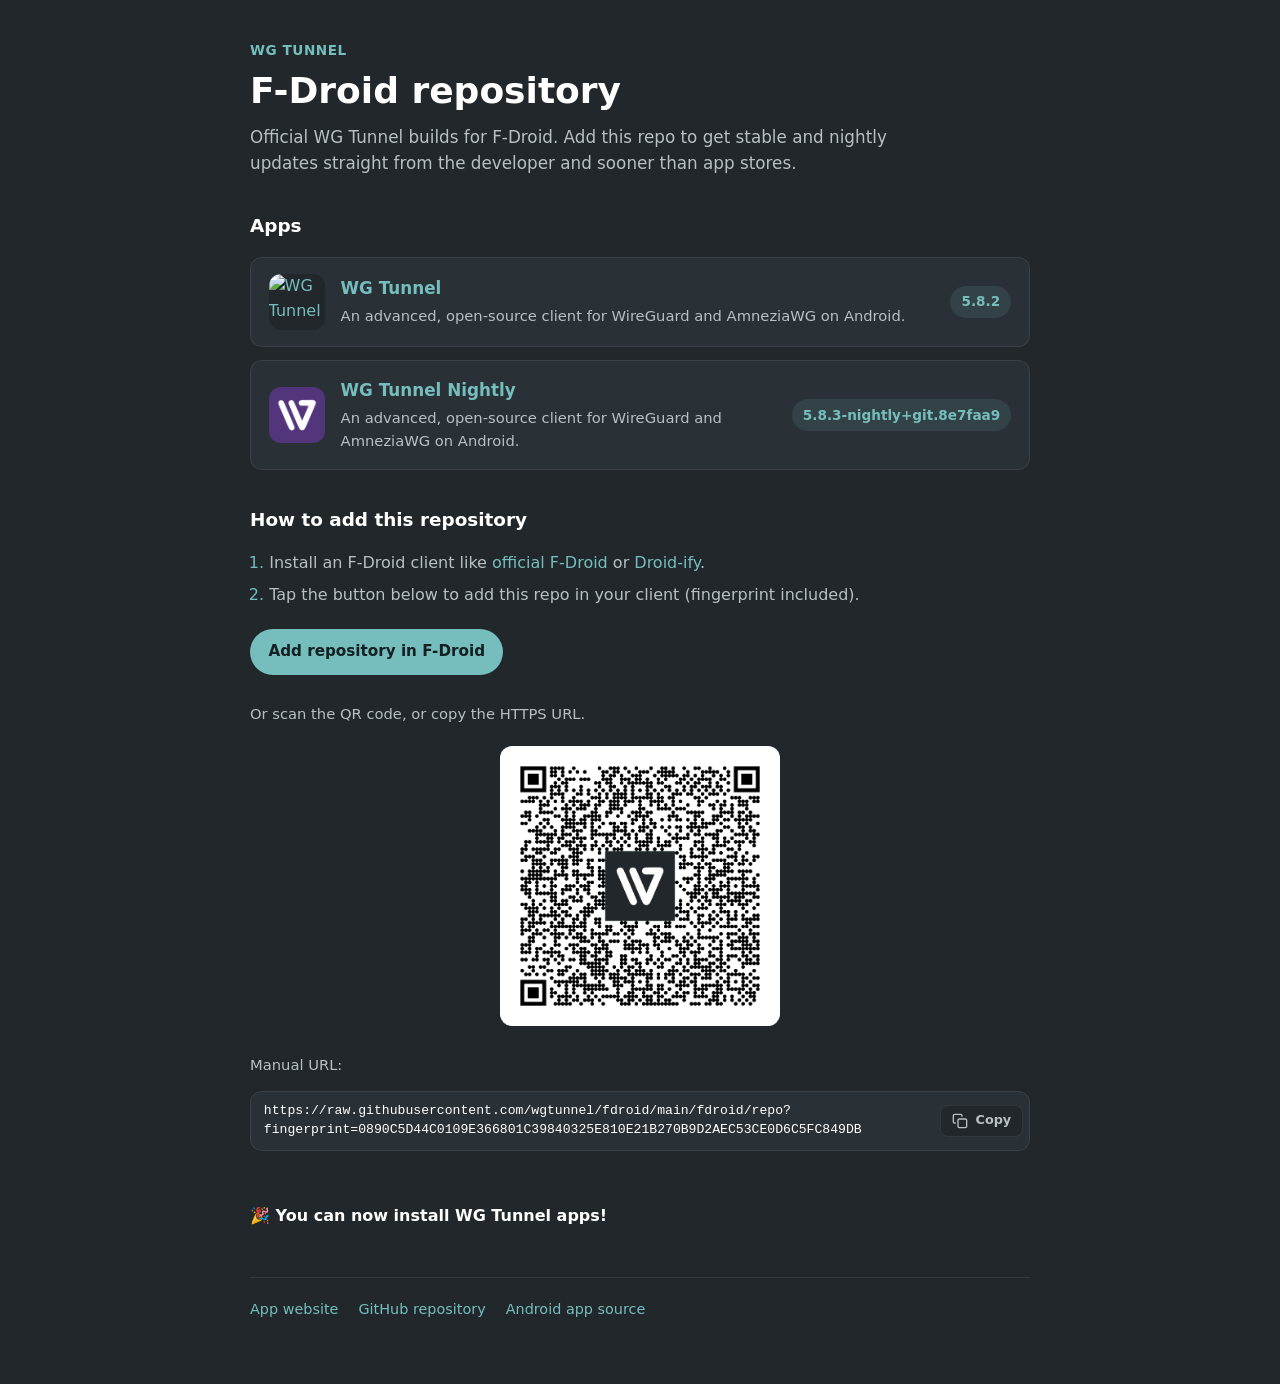
==== index.html @ 02c5d978 "Automated F-Droid repo update" ====
<!DOCTYPE html>
<html lang="en">
  <head>
    <meta charset="utf-8" />
    <meta name="viewport" content="width=device-width, initial-scale=1" />
    <title>WG Tunnel F-Droid Repository</title>
    <meta
      name="description"
      content="Official F-Droid repository for WG Tunnel. Get stable and nightly Android builds directly from the developer."
    />
    <meta property="og:title" content="WG Tunnel F-Droid Repository" />
    <meta
      property="og:description"
      content="Add this repository in F-Droid to install WG Tunnel and WG Tunnel Nightly."
    />
    <meta property="og:site_name" content="WG Tunnel" />
    <link rel="icon" href="fdroid/repo/icons/icon.png" type="image/png" />
    <link rel="stylesheet" href="assets/site.css" />
  </head>
  <body>
    <main class="wrap">
      <header>
        <p class="eyebrow">WG Tunnel</p>
        <h1>F-Droid repository</h1>
        <p class="lede">
          Official WG Tunnel builds for F-Droid. Add this repo to get stable and
          nightly updates straight from the developer and sooner than app
          stores.
        </p>
      </header>

      <section>
        <h2>Apps</h2>
        <!-- This apps list is auto-generated. Do not edit -->
        <div class="apps">
          <a class="app-card" href="https://github.com/wgtunnel/android">
            <img
              src="fdroid/repo/com.zaneschepke.wireguardautotunnel/en-US/icon.png"
              alt="WG Tunnel icon"
            />
            <div>
              <h3>WG Tunnel</h3>
              <p>An advanced, open-source client for WireGuard and AmneziaWG on Android.</p>
            </div>
            <span class="version">5.8.2</span>
          </a>
          <a class="app-card" href="https://github.com/wgtunnel/android">
            <img
              src="fdroid/repo/com.zaneschepke.wireguardautotunnel.nightly/en-US/icon.png"
              alt="WG Tunnel Nightly icon"
            />
            <div>
              <h3>WG Tunnel Nightly</h3>
              <p>An advanced, open-source client for WireGuard and AmneziaWG on Android.</p>
            </div>
            <span class="version">5.8.3-nightly+git.8e7faa9</span>
          </a>
        </div>
<!-- end apps list -->
      </section>

      <section>
        <h2>How to add this repository</h2>
        <ol class="steps">
          <li>
            Install an F-Droid client like
            <a href="https://f-droid.org/">official F-Droid</a> or <a href="https://droidify.app/">Droid-ify</a>.
          </li>
          <li>Tap the button below to add this repo in your client (fingerprint included).</li>
        </ol>

        <p>
          <a
            class="add-repo"
            href="fdroidrepos://raw.githubusercontent.com/wgtunnel/fdroid/main/fdroid/repo?fingerprint=0890C5D44C0109E366801C39840325E810E21B270B9D2AEC53CE0D6C5FC849DB"
          >
            Add repository in F-Droid
          </a>
        </p>

        <p class="note">Or scan the QR code, or copy the HTTPS URL.</p>

        <div class="qr">
          <a href="qrcode.png" title="Enlarge QR code">
            <img src="qrcode.png" alt="QR code for the WG Tunnel F-Droid repository" />
          </a>
        </div>

        <p class="note">Manual URL:</p>

        <div class="repo-block">
          <div class="repo-code"><code>https://raw.githubusercontent.com/wgtunnel/fdroid/main/fdroid/repo?fingerprint=0890C5D44C0109E366801C39840325E810E21B270B9D2AEC53CE0D6C5FC849DB</code></div>

          <button
                  class="copy-button"
                  type="button"
                  aria-label="Copy repository URL"
                  title="Copy to clipboard"
          >
            <svg
                    class="copy-icon"
                    width="16"
                    height="16"
                    viewBox="0 0 24 24"
                    fill="none"
                    stroke="currentColor"
                    stroke-width="2"
                    stroke-linecap="round"
                    stroke-linejoin="round"
                    aria-hidden="true"
            >
              <rect x="9" y="9" width="13" height="13" rx="2"></rect>
              <path d="M5 15H4a2 2 0 0 1-2-2V4a2 2 0 0 1 2-2h9a2 2 0 0 1 2 2v1"></path>
            </svg>
            <span class="copy-label">Copy</span>
          </button>
        </div>

        <div class="copy-message" role="status" aria-live="polite">
          <svg
                  viewBox="0 0 24 24"
                  fill="none"
                  stroke="currentColor"
                  stroke-width="2"
                  stroke-linecap="round"
                  stroke-linejoin="round"
                  aria-hidden="true"
          >
            <path d="M20 6 9 17l-5-5"></path>
          </svg>
          <span>Copied to clipboard</span>
        </div>

        <br/>
        <div class="alert-success">
          <strong>🎉 You can now install WG Tunnel apps!</strong><br />
        </div>
      </section>

      <script>
        const copyButton = document.querySelector(".copy-button");
        const repoCode = document.querySelector(".repo-code code");
        const copyMessage = document.querySelector(".copy-message");

        copyButton.addEventListener("click", async () => {
          const text = repoCode.textContent.trim();

          try {
            await navigator.clipboard.writeText(text);

            copyButton.classList.add("copied");
            copyButton.querySelector(".copy-label").textContent = "Copied";
            copyMessage.classList.add("visible");

            setTimeout(() => {
              copyButton.classList.remove("copied");
              copyButton.querySelector(".copy-label").textContent = "Copy";
              copyMessage.classList.remove("visible");
            }, 2000);

          } catch {
            const textarea = document.createElement("textarea");
            textarea.value = text;
            textarea.style.position = "fixed";
            textarea.style.opacity = "0";
            document.body.appendChild(textarea);
            textarea.select();

            try {
              document.execCommand("copy");

              copyButton.classList.add("copied");
              copyButton.querySelector(".copy-label").textContent = "Copied";
              copyMessage.classList.add("visible");

              setTimeout(() => {
                copyButton.classList.remove("copied");
                copyButton.querySelector(".copy-label").textContent = "Copy";
                copyMessage.classList.remove("visible");
              }, 2000);
            } finally {
              textarea.remove();
            }
          }
        });
      </script>

      <footer>
        <a href="https://wgtunnel.com">App website</a>
        <a href="https://github.com/wgtunnel/fdroid">GitHub repository</a>
        <a href="https://github.com/wgtunnel/android">Android app source</a>
      </footer>
    </main>
  </body>
</html>
---- assets/site.css ----
:root {
  --bg: #21272a;
  --bg-elevated: #2a3136;
  --text: #ffffff;
  --text-muted: #b8c0c4;
  --primary: #76bebd;
  --primary-dim: rgba(118, 190, 189, 0.12);
  --border: rgba(255, 255, 255, 0.08);
  --radius: 12px;
  --font: system-ui, -apple-system, "Segoe UI", Roboto, Ubuntu, Cantarell, "Noto Sans",
    sans-serif;
}

* {
  box-sizing: border-box;
}

html,
body {
  margin: 0;
  padding: 0;
  background: var(--bg);
  color: var(--text);
  font-family: var(--font);
  line-height: 1.55;
  min-height: 100%;
}

a {
  color: var(--primary);
  text-decoration: none;
}

a:hover {
  text-decoration: underline;
}

.wrap {
  max-width: 820px;
  margin: 0 auto;
  padding: 2.5rem 1.25rem 4rem;
}

header {
  margin-bottom: 2rem;
}

header .eyebrow {
  color: var(--primary);
  font-size: 0.85rem;
  font-weight: 600;
  letter-spacing: 0.04em;
  text-transform: uppercase;
  margin: 0 0 0.5rem;
}

h1 {
  font-size: clamp(1.75rem, 4vw, 2.25rem);
  font-weight: 700;
  margin: 0 0 0.75rem;
  line-height: 1.2;
}

.lede {
  color: var(--text-muted);
  font-size: 1.05rem;
  margin: 0;
  max-width: 42rem;
}

h2 {
  font-size: 1.15rem;
  margin: 2.25rem 0 1rem;
  font-weight: 650;
}

.apps {
  display: grid;
  gap: 0.85rem;
}

.app-card {
  display: grid;
  grid-template-columns: 56px 1fr auto;
  gap: 1rem;
  align-items: center;
  background: var(--bg-elevated);
  border: 1px solid var(--border);
  border-radius: var(--radius);
  padding: 1rem 1.1rem;
}

.app-card img {
  width: 56px;
  height: 56px;
  border-radius: 12px;
  display: block;
  background: var(--bg);
}

.app-card h3 {
  margin: 0 0 0.25rem;
  font-size: 1.05rem;
}

.app-card p {
  margin: 0;
  color: var(--text-muted);
  font-size: 0.92rem;
}

.app-card .version {
  color: var(--primary);
  font-size: 0.85rem;
  font-weight: 600;
  white-space: nowrap;
  background: var(--primary-dim);
  border-radius: 999px;
  padding: 0.35rem 0.7rem;
}

.steps {
  margin: 0;
  padding-left: 1.2rem;
  color: var(--text-muted);
}

.steps li {
  margin: 0.45rem 0;
}

.steps li::marker {
  color: var(--primary);
}

.add-repo {
  display: inline-flex;
  align-items: center;
  justify-content: center;
  margin: 0.35rem 0 0.75rem;
  padding: 0.7rem 1.15rem;
  border-radius: 999px;
  background: var(--primary);
  color: #142022;
  font-weight: 700;
  font-size: 0.95rem;
  text-decoration: none;
}

.add-repo:hover {
  text-decoration: none;
  filter: brightness(1.06);
}

.add-repo:focus-visible {
  outline: 2px solid var(--primary);
  outline-offset: 3px;
}

.qr {
  text-align: center;
  margin: 1.25rem 0;
}

.qr img {
  width: min(280px, 70vw);
  height: auto;
  border-radius: var(--radius);
  border: 1px solid var(--border);
  background: #fff;
  padding: 0.75rem;
}

.repo-url {
  background: var(--bg-elevated);
  border: 1px solid var(--border);
  border-radius: var(--radius);
  padding: 0.9rem 1rem;
  overflow-x: auto;
  color: var(--text);
  font-size: 0.85rem;
  line-height: 1.4;
}

.note {
  color: var(--text-muted);
  font-size: 0.92rem;
  margin-top: 1rem;
}

footer {
  margin-top: 3rem;
  padding-top: 1.25rem;
  border-top: 1px solid var(--border);
  color: var(--text-muted);
  font-size: 0.9rem;
  display: flex;
  flex-wrap: wrap;
  gap: 0.75rem 1.25rem;
}

@media (max-width: 640px) {
  .app-card {
    grid-template-columns: 48px 1fr;
  }

  .app-card .version {
    grid-column: 2;
    justify-self: start;
  }

  .app-card img {
    width: 48px;
    height: 48px;
  }
}


.repo-block {
  position: relative;
  display: flex;
  align-items: center;
  width: 100%;
  background: var(--bg-elevated);
  border: 1px solid var(--border);
  border-radius: var(--radius);
  overflow: hidden;
}

.repo-code {
  flex: 1;
  min-width: 0;
  padding: 0.65rem 0.8rem;
  color: var(--text);
  font-family: ui-monospace, SFMono-Regular, Menlo, Monaco, Consolas,
  "Liberation Mono", "Courier New", monospace;
  font-size: 0.82rem;
  line-height: 1.4;
  white-space: normal;
  overflow-wrap: anywhere;
  word-break: break-word;
}

.repo-code code {
  font: inherit;
  color: inherit;
}

.copy-button {
  flex: 0 0 auto;
  display: inline-flex;
  align-items: center;
  justify-content: center;
  gap: 0.45rem;
  margin: 0.35rem;
  padding: 0.45rem 0.7rem;
  border: 1px solid var(--border);
  border-radius: 8px;
  background: var(--bg);
  color: var(--text-muted);
  font: inherit;
  font-size: 0.8rem;
  font-weight: 600;
  line-height: 1;
  cursor: pointer;
  transition:
          background-color 0.15s ease,
          color 0.15s ease,
          border-color 0.15s ease;
}

.copy-button:hover {
  background: var(--primary-dim);
  border-color: rgba(118, 190, 189, 0.3);
  color: var(--primary);
}

.copy-button:focus-visible {
  outline: 2px solid var(--primary);
  outline-offset: 2px;
}

.copy-button.copied {
  color: var(--primary);
  border-color: rgba(118, 190, 189, 0.3);
  background: var(--primary-dim);
}

.copy-icon {
  flex-shrink: 0;
}

.copy-message {
  display: flex;
  align-items: center;
  gap: 0.4rem;
  margin-top: 0.5rem;
  color: var(--primary);
  font-size: 0.82rem;
  font-weight: 500;
  opacity: 0;
  transform: translateY(-3px);
  transition:
          opacity 0.2s ease,
          transform 0.2s ease;
  pointer-events: none;
}

.copy-message.visible {
  opacity: 1;
  transform: translateY(0);
}

.copy-message svg {
  width: 15px;
  height: 15px;
  flex-shrink: 0;
}

@media (max-width: 480px) {
  .copy-label {
    display: none;
  }

  .copy-button {
    padding: 0.5rem;
  }

  .repo-code {
    padding: 0.6rem 0.7rem;
  }
}
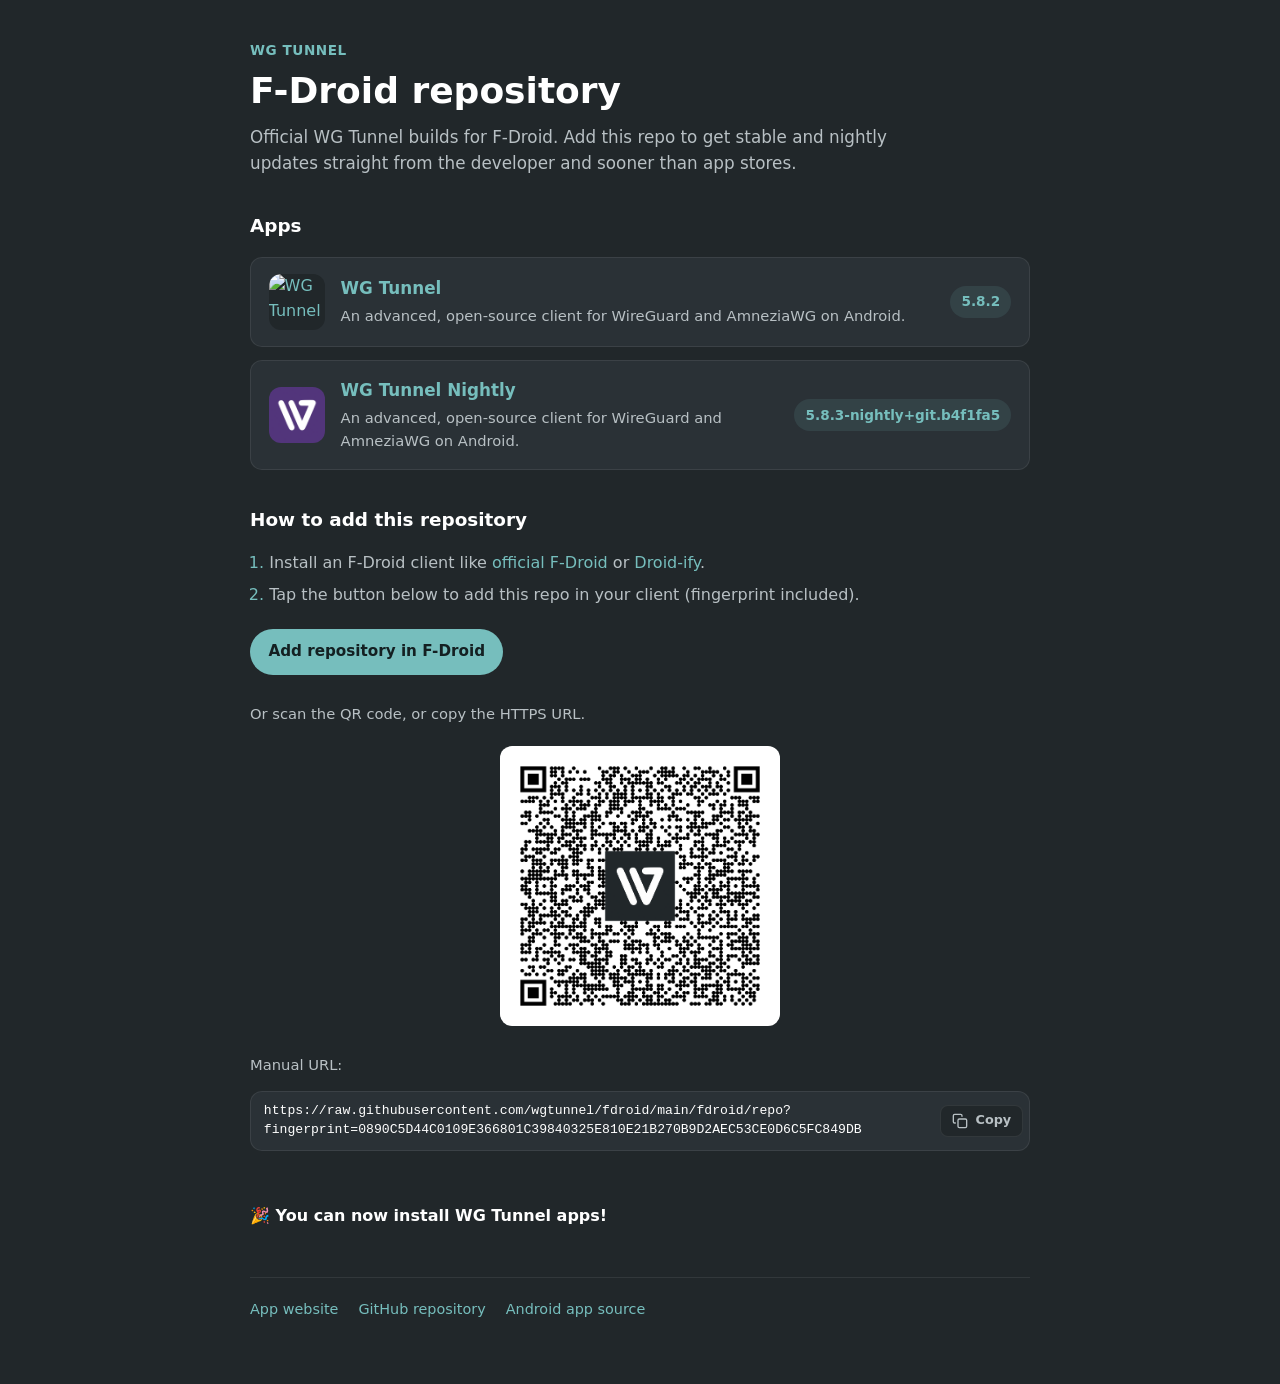
==== commit 9b142291: "Automated F-Droid repo update" ====
--- a/index.html
+++ b/index.html
@@ -53,7 +53,7 @@
               <h3>WG Tunnel Nightly</h3>
               <p>An advanced, open-source client for WireGuard and AmneziaWG on Android.</p>
             </div>
-            <span class="version">5.8.3-nightly+git.8e7faa9</span>
+            <span class="version">5.8.3-nightly+git.b4f1fa5</span>
           </a>
         </div>
 <!-- end apps list -->
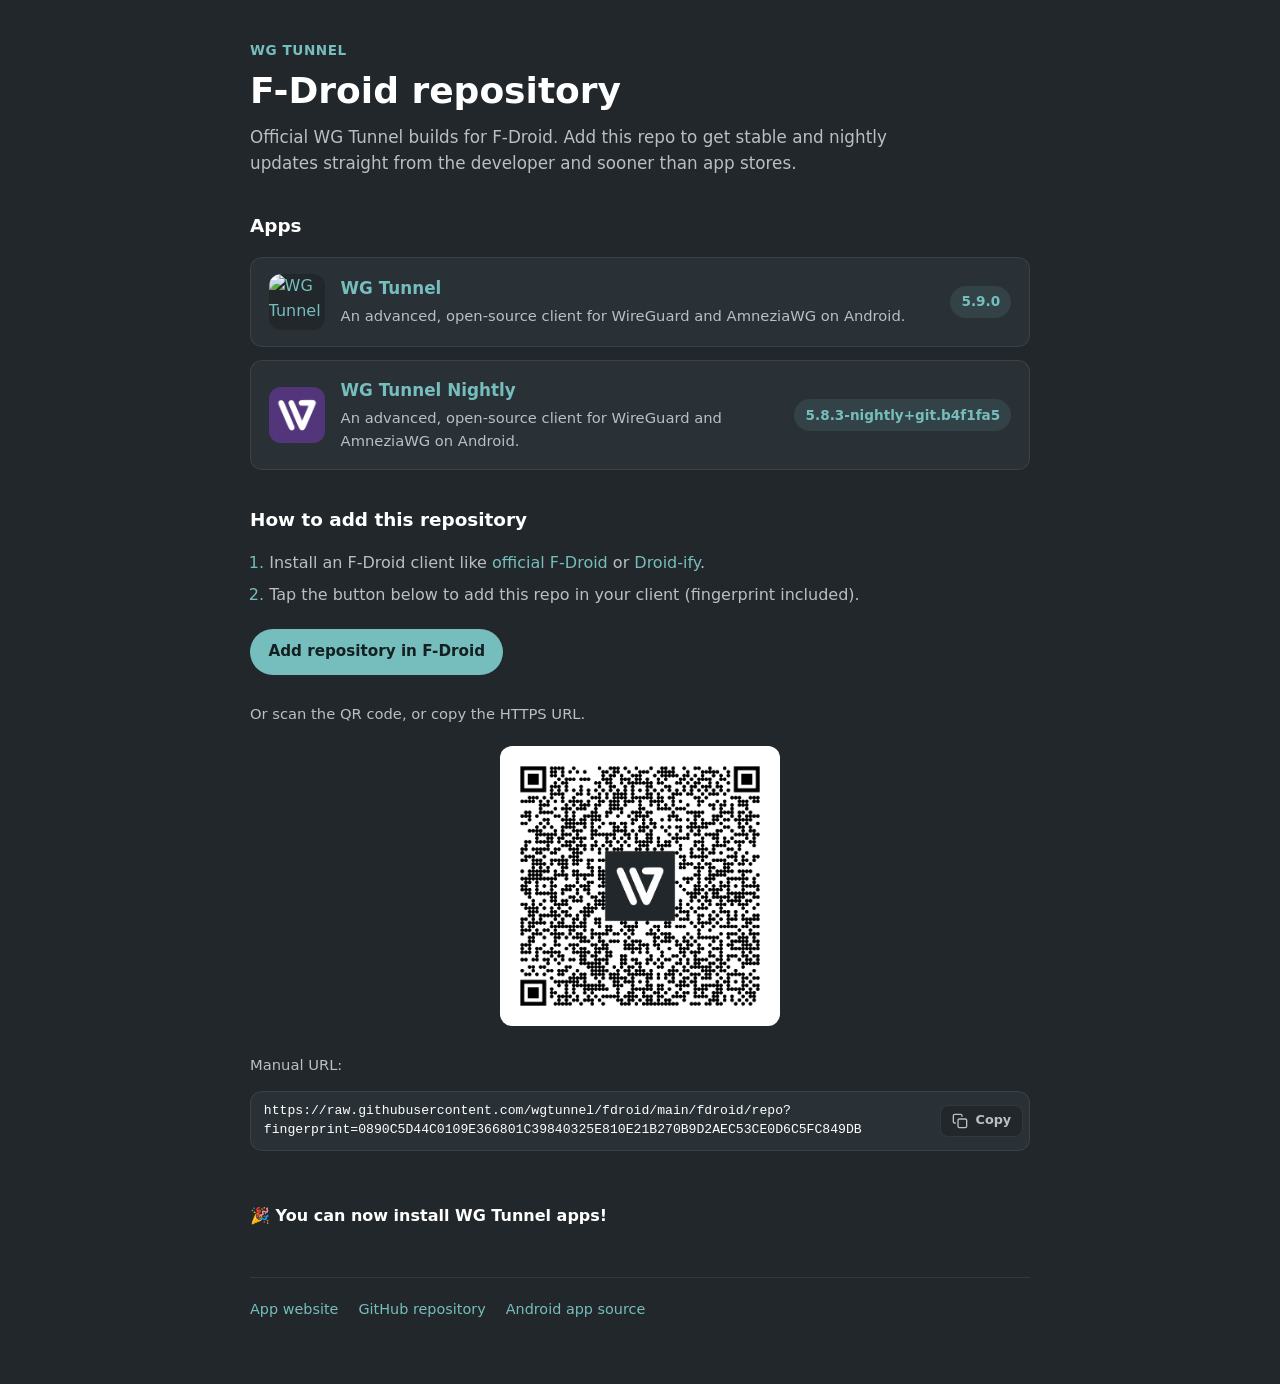
==== commit 17f83376: "Automated F-Droid repo update" ====
--- a/index.html
+++ b/index.html
@@ -42,7 +42,7 @@
               <h3>WG Tunnel</h3>
               <p>An advanced, open-source client for WireGuard and AmneziaWG on Android.</p>
             </div>
-            <span class="version">5.8.2</span>
+            <span class="version">5.9.0</span>
           </a>
           <a class="app-card" href="https://github.com/wgtunnel/android">
             <img
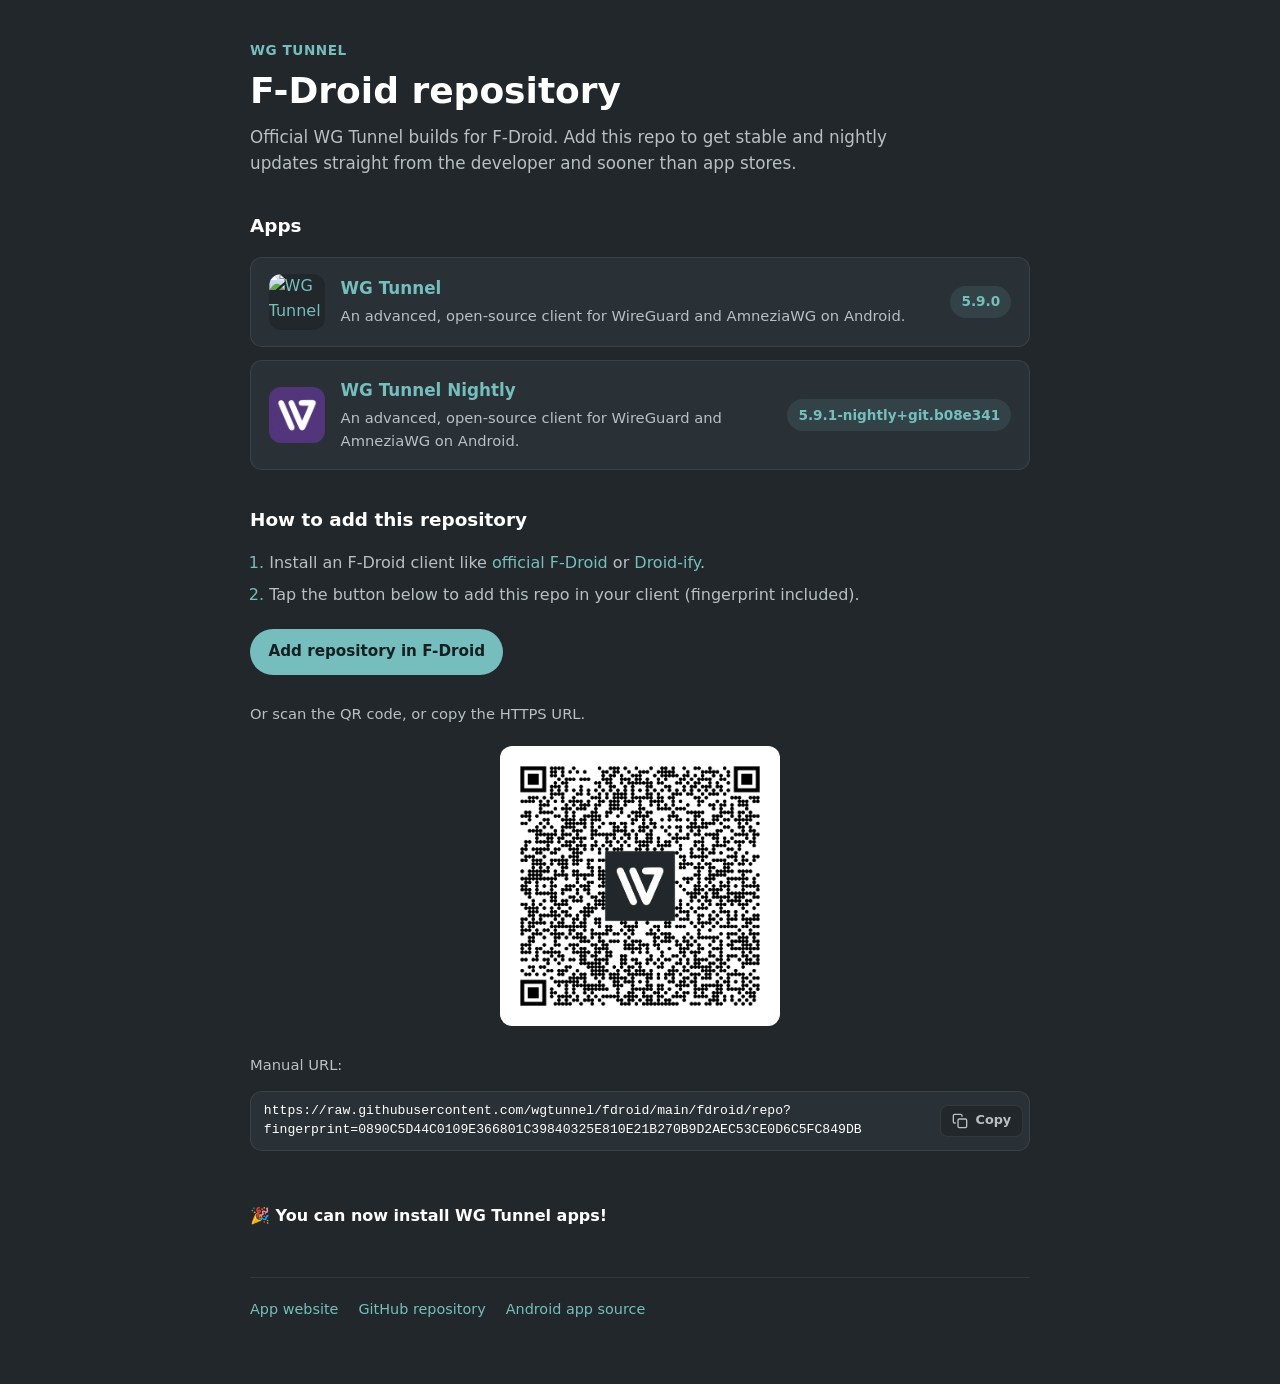
==== commit 81af6436: "Automated F-Droid repo update" ====
--- a/index.html
+++ b/index.html
@@ -53,7 +53,7 @@
               <h3>WG Tunnel Nightly</h3>
               <p>An advanced, open-source client for WireGuard and AmneziaWG on Android.</p>
             </div>
-            <span class="version">5.8.3-nightly+git.b4f1fa5</span>
+            <span class="version">5.9.1-nightly+git.b08e341</span>
           </a>
         </div>
 <!-- end apps list -->
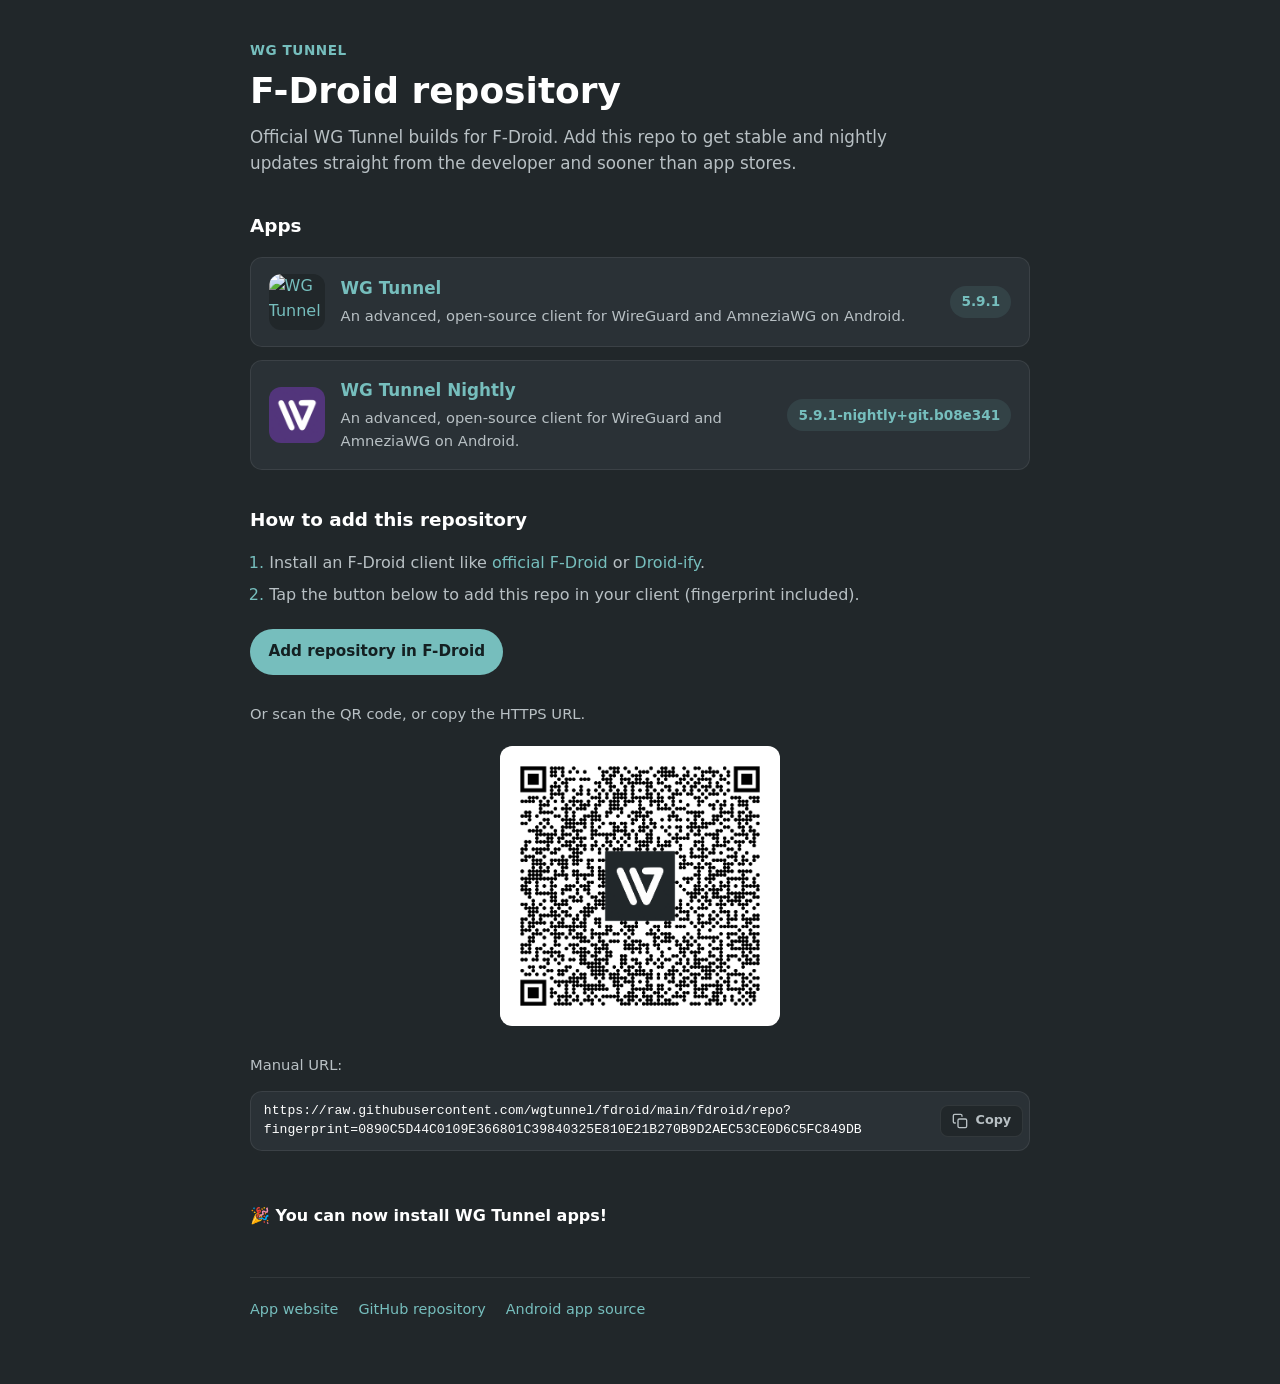
==== commit e13842d0: "Automated F-Droid repo update" ====
--- a/index.html
+++ b/index.html
@@ -42,7 +42,7 @@
               <h3>WG Tunnel</h3>
               <p>An advanced, open-source client for WireGuard and AmneziaWG on Android.</p>
             </div>
-            <span class="version">5.9.0</span>
+            <span class="version">5.9.1</span>
           </a>
           <a class="app-card" href="https://github.com/wgtunnel/android">
             <img
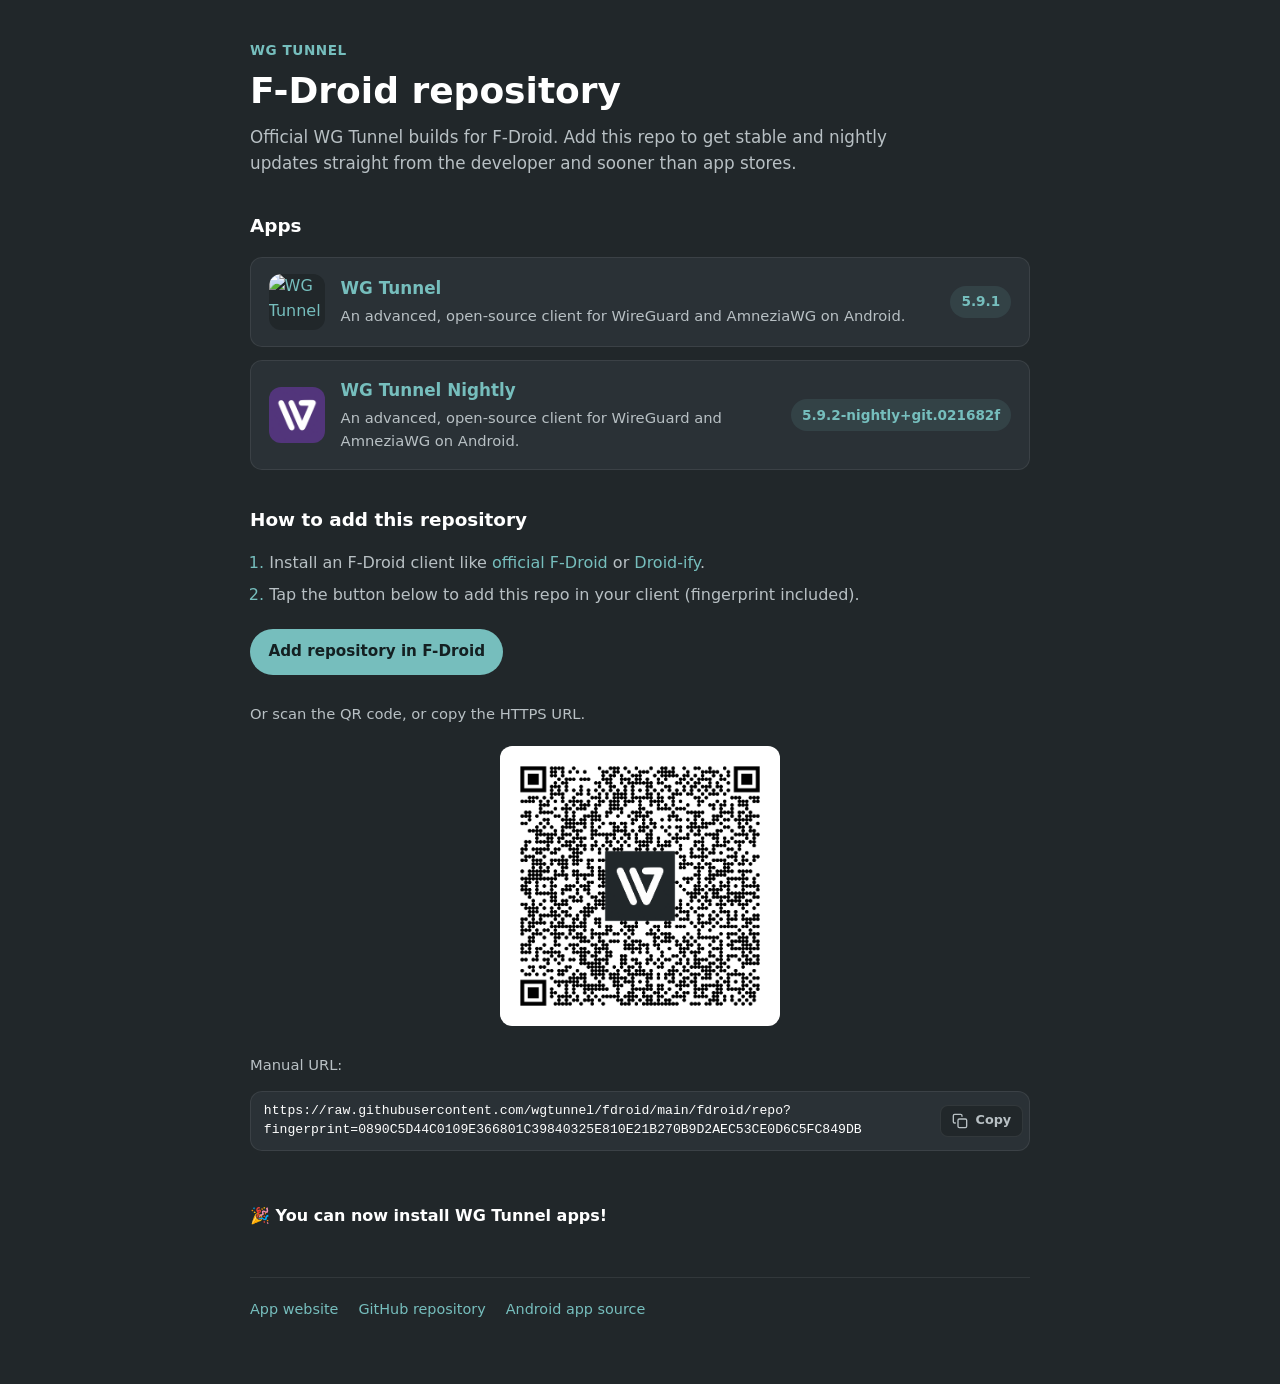
==== commit cb402126: "Automated F-Droid repo update" ====
--- a/index.html
+++ b/index.html
@@ -53,7 +53,7 @@
               <h3>WG Tunnel Nightly</h3>
               <p>An advanced, open-source client for WireGuard and AmneziaWG on Android.</p>
             </div>
-            <span class="version">5.9.1-nightly+git.b08e341</span>
+            <span class="version">5.9.2-nightly+git.021682f</span>
           </a>
         </div>
 <!-- end apps list -->
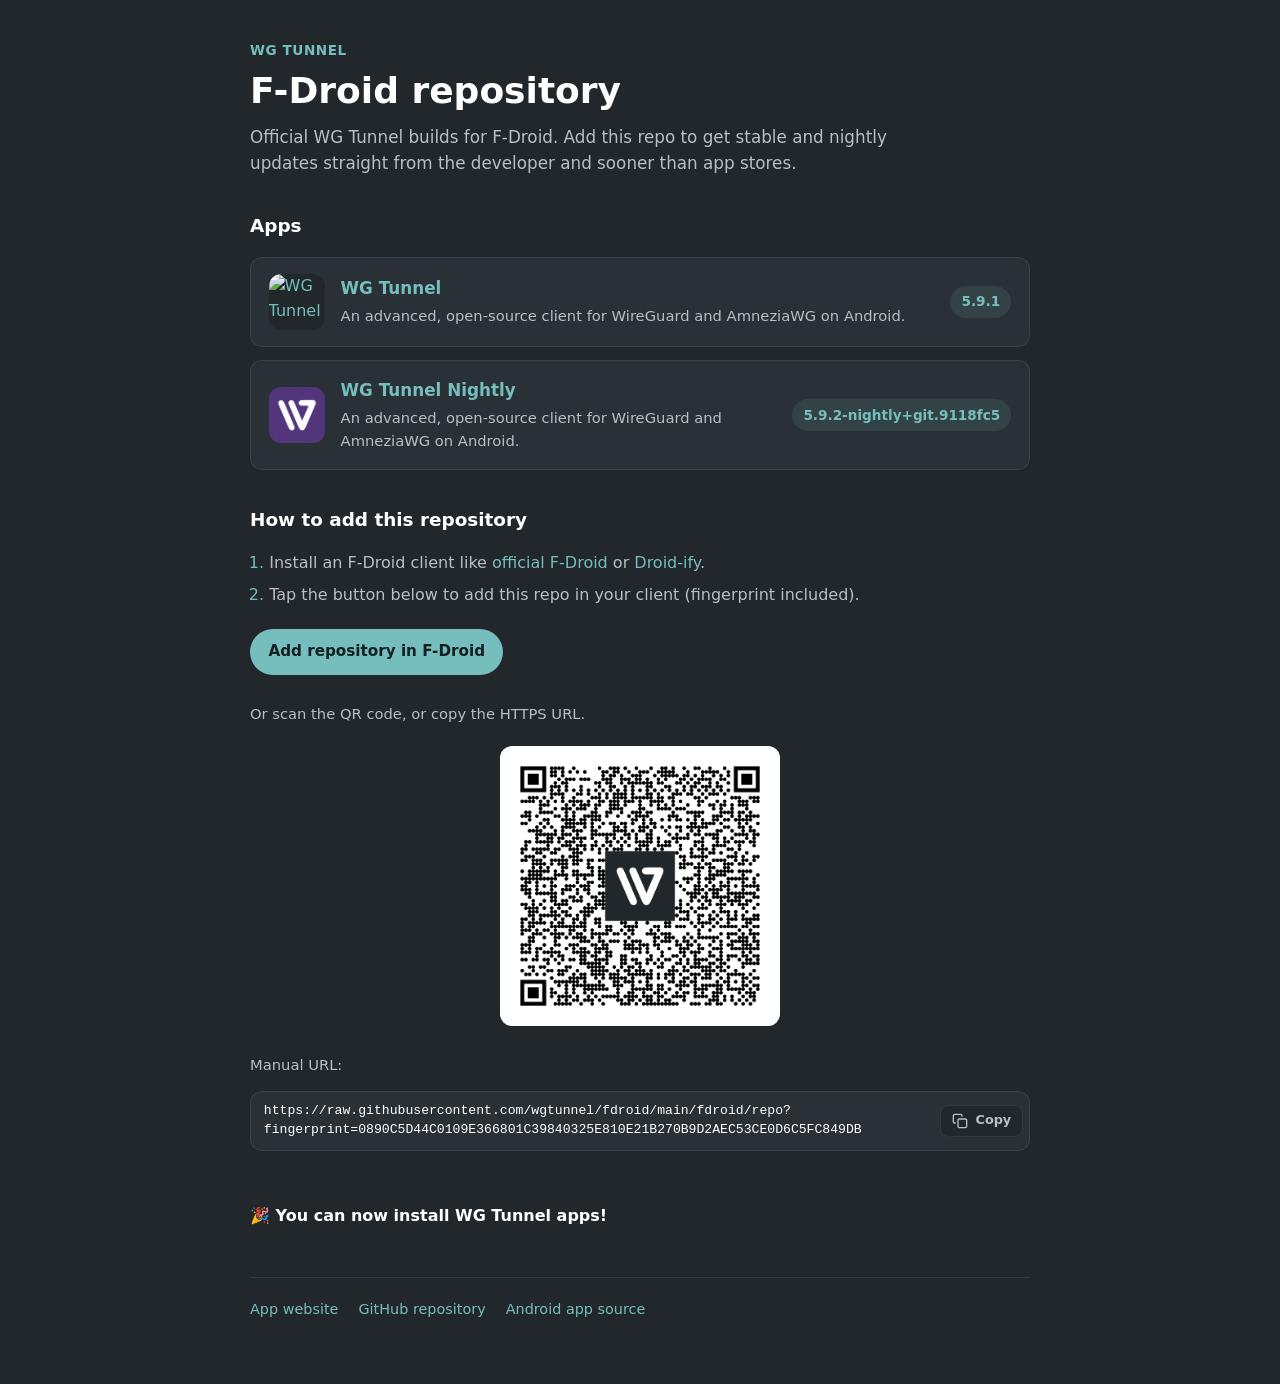
==== commit cd84e4ba: "Automated F-Droid repo update" ====
--- a/index.html
+++ b/index.html
@@ -53,7 +53,7 @@
               <h3>WG Tunnel Nightly</h3>
               <p>An advanced, open-source client for WireGuard and AmneziaWG on Android.</p>
             </div>
-            <span class="version">5.9.2-nightly+git.021682f</span>
+            <span class="version">5.9.2-nightly+git.9118fc5</span>
           </a>
         </div>
 <!-- end apps list -->
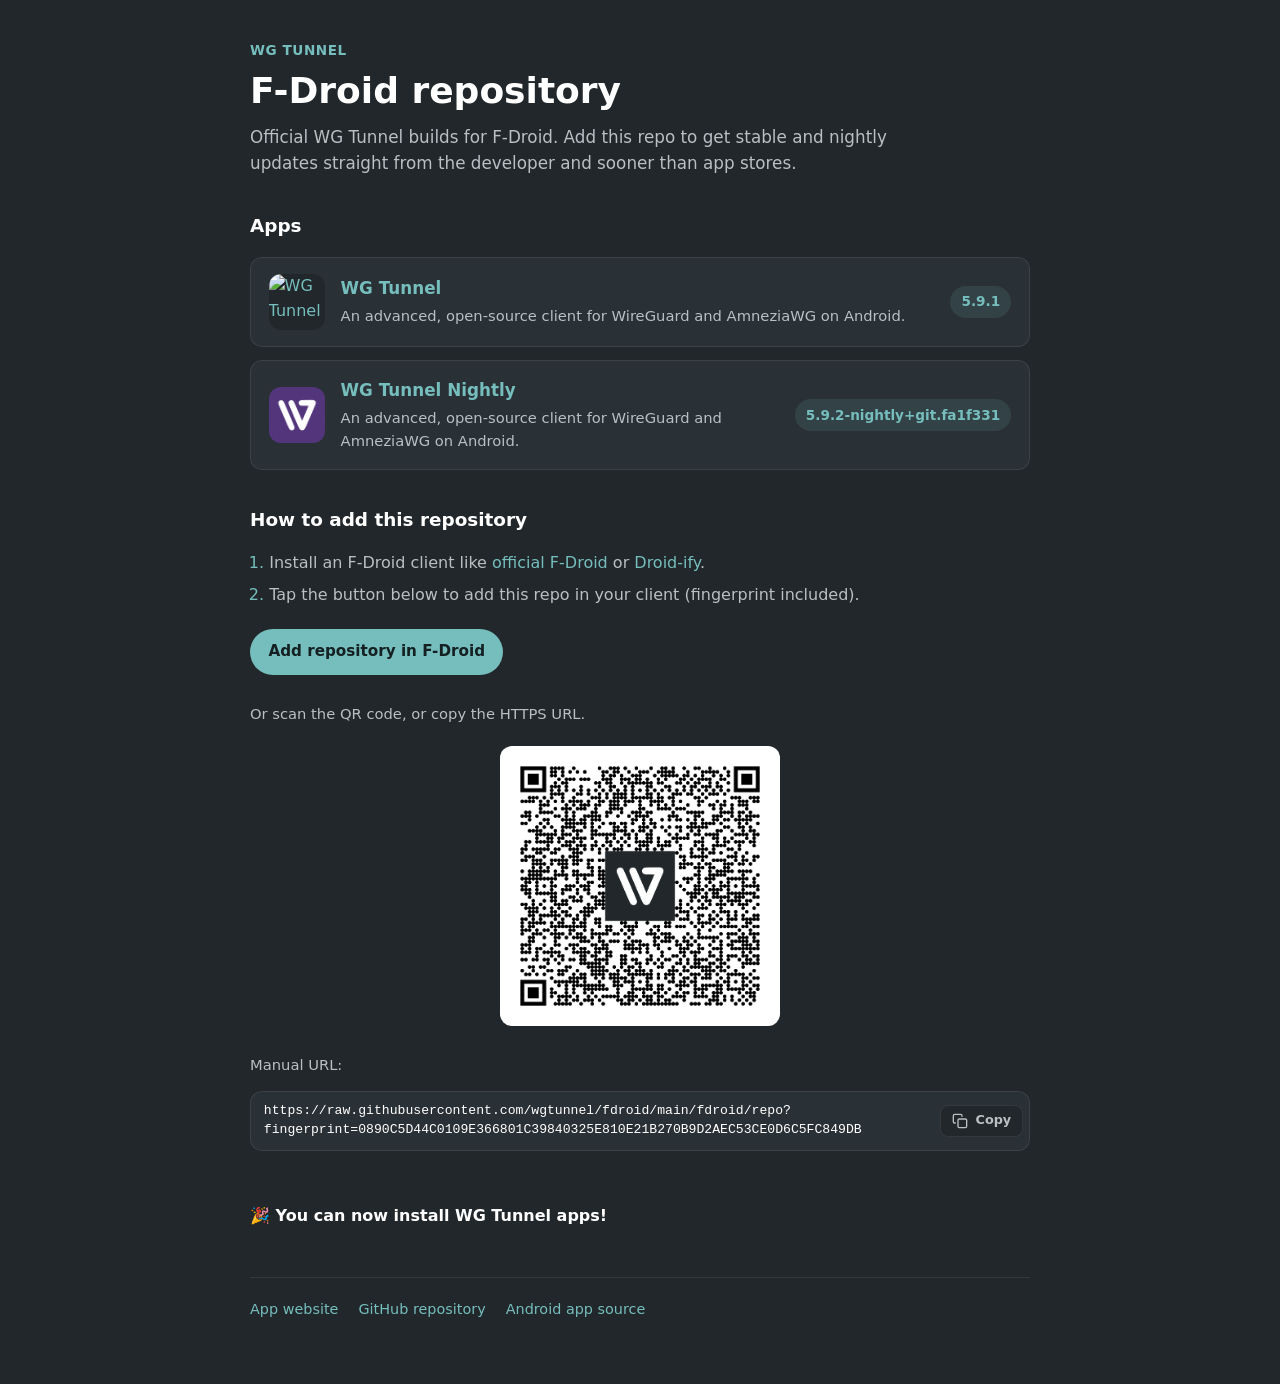
==== commit 3dc9c09b: "Automated F-Droid repo update" ====
--- a/index.html
+++ b/index.html
@@ -53,7 +53,7 @@
               <h3>WG Tunnel Nightly</h3>
               <p>An advanced, open-source client for WireGuard and AmneziaWG on Android.</p>
             </div>
-            <span class="version">5.9.2-nightly+git.9118fc5</span>
+            <span class="version">5.9.2-nightly+git.fa1f331</span>
           </a>
         </div>
 <!-- end apps list -->
